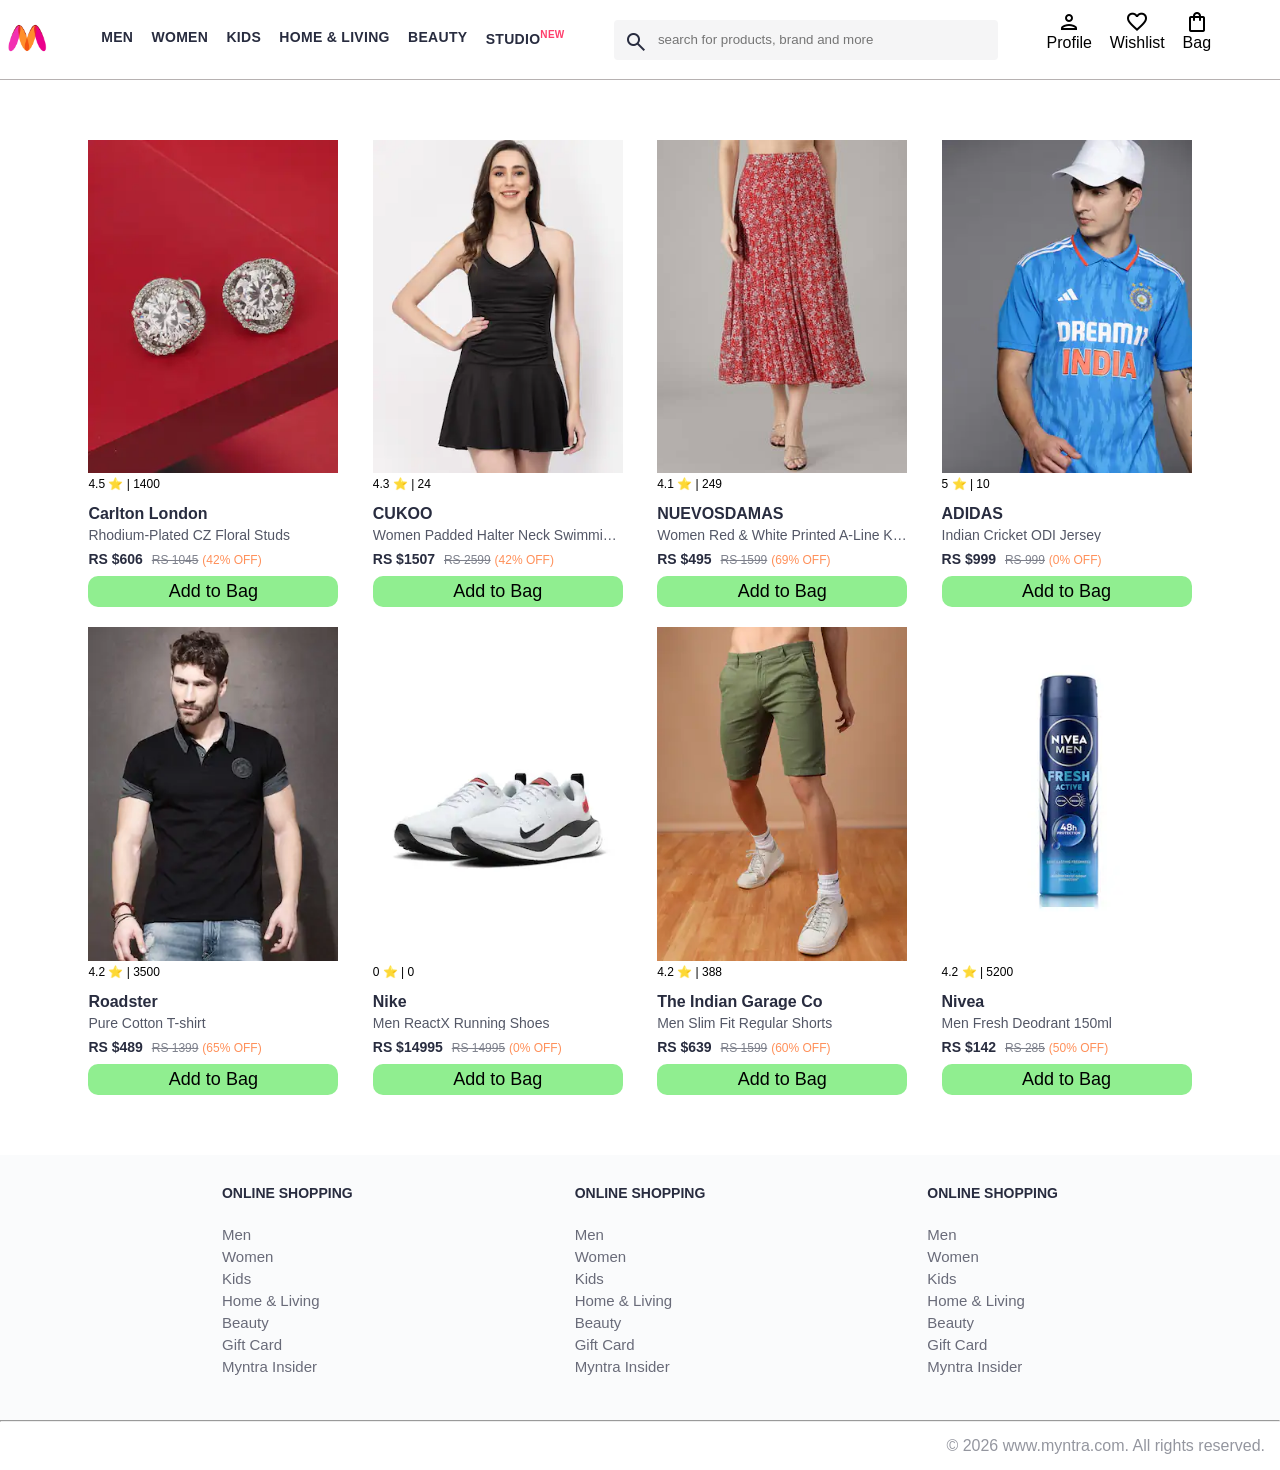
==== index.html @ e57b61ac "add files" ====
<!doctype html>
<html lang="en">
  <head>
    <meta charset="UTF-8" />
    <meta name="viewport" content="width=device-width, initial-scale=1.0" />
    <title>Myntra clone</title>
    <link rel="stylesheet" href="style.css" />
    <link
      rel="stylesheet"
      href="https://fonts.googleapis.com/css2?family=Material+Symbols+Outlined:opsz,wght,FILL,GRAD@20..48,100..700,0..1,-50..200&icon_names=search"
    />
    <link
      href="https://fonts.googleapis.com/icon?family=Material+Icons+Outlined"
      rel="stylesheet"
    />
    <link
      href="https://fonts.googleapis.com/css2?family=Material+Symbols+Outlined"
      rel="stylesheet"
    />
    <link
      rel="stylesheet"
      href="https://fonts.googleapis.com/css2?family=Material+Symbols+Outlined:opsz,wght,FILL,GRAD@24,400,0,0&icon_names=person"
    />
    <link
      rel="stylesheet"
      href="https://fonts.googleapis.com/css2?family=Material+Symbols+Outlined:opsz,wght,FILL,GRAD@20..48,100..700,0..1,-50..200"
    />
  </head>
  <body>
    <!-- Header Here -->
    <header>
      <div class="logo_container">
        <a href="#"
          ><img
            class="myntra_home"
            src="images/myntra_logo.webp"
            alt="Myntra Logo"
        /></a>
      </div>
      <div class="nav_bar">
        <a href="#">Men</a>
        <a href="#">Women</a>
        <a href="#">Kids</a>
        <a href="#">Home & Living</a>
        <a href="#">Beauty</a>
        <a href="#">Studio<sup>New</sup></a>
      </div>
      <div class="search_bar">
        <span class="material-symbols-outlined search_icon">search</span>
        <input
          class="search_input"
          placeholder="search for products, brand and more"
        />
      </div>
      <div class="action_bar">
        <div class="action_container">
          <span class="material-icons-outlined action_icon">person</span>
          <span class="action_name">Profile</span>
        </div>
        <div class="action_container">
          <span class="material-symbols-outlined">favorite</span>
          <span class="action_name">Wishlist</span>
        </div>
        <a class="action_container" href="bag.html">
          <span class="material-symbols-outlined">shopping_bag</span>
          <span class="action_name">Bag</span>
          <span class="bag-item-count">0</span>
        </a>
      </div>
    </header>
    <main>
      <div class="items-container ">
        
      </div>
    </main>

    <!-- <main>
      <div class="banner_container">
        <img class="banner_image" src="images/banner.jpg" alt="Myntra Banner" />
      </div>
      <div class="category_heading">MEDAL WORTHY BRANDS TO BAG</div>
      <div class="category_items">
        <a href="#"><img class="sale_item" src="images/offers/1.png" /></a>
        <a href="#"><img class="sale_item" src="images/offers/2.png" /></a>
        <a href="#"><img class="sale_item" src="images/offers/3.png" /></a>
        <a href="#"><img class="sale_item" src="images/offers/4.png" /></a>
        <a href="#"><img class="sale_item" src="images/offers/5.png" /></a>
        <a href="#"><img class="sale_item" src="images/offers/6.png" /></a>
        <a href="#"><img class="sale_item" src="images/offers/7.png" /></a>
        <a href="#"><img class="sale_item" src="images/offers/8.png" /></a>
        <a href="#"><img class="sale_item" src="images/offers/9.png" /></a>
        <a href="#"><img class="sale_item" src="images/offers/10.png" /></a>
        <a href="#"><img class="sale_item" src="images/offers/11.png" /></a>
        <a href="#"><img class="sale_item" src="images/offers/12.png" /></a>
      </div>

      <div class="category_heading">ShOP BY CATEGORY</div>
      <div class="category_items">
        <a href="#"><img class="sale_item" src="images/categories/1.jpg" /></a>
        <a href="#"><img class="sale_item" src="images/categories/2.jpg" /></a>
        <a href="#"><img class="sale_item" src="images/categories/3.jpg" /></a>
        <a href="#"><img class="sale_item" src="images/categories/4.jpg" /></a>
        <a href="#"><img class="sale_item" src="images/categories/5.jpg" /></a>
        <a href="#"><img class="sale_item" src="images/categories/6.jpg" /></a>
        <a href="#"><img class="sale_item" src="images/categories/7.jpg" /></a>
        <a href="#"><img class="sale_item" src="images/categories/8.jpg" /></a>
        <a href="#"><img class="sale_item" src="images/categories/9.jpg" /></a>
        <a href="#"><img class="sale_item" src="images/categories/10.jpg" /></a>
      </div>
    </main> -->

    <!-- Footer Here -->
    <footer>
      <div class="footer_container">
        <div class="footer_column">
          <h3>ONLINE SHOPPING</h3>
          <a href="#">Men</a>
          <a href="#">Women</a>
          <a href="#">Kids</a>
          <a href="#">Home & Living</a>
          <a href="#">Beauty</a>
          <a href="#">Gift Card</a>
          <a href="#">Myntra Insider</a>
        </div>

        <div class="footer_column">
          <h3>ONLINE SHOPPING</h3>
          <a href="#">Men</a>
          <a href="#">Women</a>
          <a href="#">Kids</a>
          <a href="#">Home & Living</a>
          <a href="#">Beauty</a>
          <a href="#">Gift Card</a>
          <a href="#">Myntra Insider</a>
        </div>

        <div class="footer_column">
          <h3>ONLINE SHOPPING</h3>
          <a href="#">Men</a>
          <a href="#">Women</a>
          <a href="#">Kids</a>
          <a href="#">Home & Living</a>
          <a href="#">Beauty</a>
          <a href="#">Gift Card</a>
          <a href="#">Myntra Insider</a>
        </div>
      </div>
      <hr />

      <div class="copyright">© 2026 www.myntra.com. All rights reserved.</div>
    </footer>
    <script src="data/items.js"></script>
    <script src="app.js"></script>
  </body>
</html>
---- style.css ----
*{
    margin: 0;
    padding: 0;
    font-family: Assistant,-apple-system,BlinkMacSystemFont,Segoe UI,Roboto,Helvetica,Arial,sans-serif;
    box-sizing: border-box;
}
header {
   display: flex;
   background-color: #ffffff; 
   height: 80px;
   justify-content: space-between;
   align-items: center;
   border-bottom: 1px solid #b6b1b1;
}
.myntra_home{
    height: 36px;
}
.logo_container{
    margin-left: 4px;
}
.action_bar{
    margin-right: 4%;
}
.nav_bar  {
    display: flex;
    min-width: 500px;
    justify-content: space-evenly;
}
.nav_bar a{
   font-size: 14px;
   letter-spacing: .3px;
   color: #282c3f; 
   font-weight: 700;
   text-transform: uppercase;
   text-decoration: none;
   padding: 28px 0;
   border-bottom: 4px solid #ffffff;
}
.nav_bar a:hover{
    border-bottom: 4px solid #f54e77;
}
.nav_bar a sup{
    color: #ff3f6c;
    font-size: 10px;
}
.search_bar{
    height: 40px;
    min-width: 200px;
    width: 30%; 
    display: flex;
    align-items: center;
}
.search_icon{
    height: 20px;
    padding: 10px;
    box-sizing: content-box;
    background-color: #f5f5f6;
    color: #282c3f;
    font-weight: 300;
    border-radius: 4px 0 0 4px;
}
.search_input{
    color: #696e79;
    background: #f5f5f6;
    flex-grow:1;
    height: 40px;
    border: 0;
    border-radius: 0 4px 4px 0;
}
.action_bar{
    display: flex;
    min-width: 200px;
    justify-content: space-evenly;
}
.action_container{
    display: flex;
    flex-direction: column;
    align-items: center;
}
/* Main section */
/* .banner_container{
    margin: 40px 0;
}
.banner_image{
    width: 100%;
}
.category_heading{
    text-transform: uppercase;
    color: #3e4152;
    letter-spacing: .15em;;
    font-size: 1.8em;
    margin: 50px 0 10px 30px;
    max-height: 5em;
    font-weight: 700;
}


 .category_items{
    display: flex;
    flex-wrap: wrap;
    justify-content: space-evenly;
}

.sale_item{
    width: 250px;; 
} 

/* Footer Here */
.footer_container {
    padding: 30px 0px 40px 0px;
    background: #FAFBFC;
    display: flex;
    justify-content: space-evenly;
}
.footer_column {
    display: flex;
    flex-direction: column;
}
.footer_column h3 {
    color: #282c3f;
    font-size: 14px;
    margin-bottom: 25px;
}
.footer_column a {
    color: #696b79;
    font-size: 15px;
    text-decoration: none;
    padding-bottom: 5px;
}
.copyright {
    color: #94969f;
    text-align: end;
    padding: 15px;
}
/* main section */
.items-container{
    width: 80%;
    margin-left: 10%;
    margin-top: 40px;
}
.item-container{
    width: 250px;
    margin: 10px;
}
.item-image{
    width: 100%;
}
.rating{
    font-size: 12px;
    font-family: 700;
}
.company-name{
    margin-top: 15px;
    font-size: 16px;
    font-weight: 700;
    line-height: 1;
    color: #282c3f;
    margin-bottom: 6px;
    overflow: hidden;
    text-overflow: ellipsis;
    white-space: nowrap;
}
.item-name{
    color: #535766;
    font-size: 14px;
   line-height: 1;
   margin-top: 0;
   overflow: hidden;
   text-overflow: ellipsis;
   white-space: nowrap;
   font-weight: 400;
   display: block;
}
.price{
    margin-top: 10px;
    font-size: 14px;
    line-height: 15px;
    color: #282c3f;
    white-space: nowrap;
}

.current-price{
    font-size: 14px;
    font-weight: 700;
    color: #282c3f;
}
.original-price{
    text-decoration: line-through;
    color: #7e818c;
    font-weight: 400;
    margin-left: 5px;
    font-size: 12px;
}
.discount{
    color: #ff905a;
    font-weight: 400;
    font-size: 12px;

}
.btn-add-bag{
    margin-top: 8px;
    font-size: 18px;
    width: 100%;
    background-color: lightgreen;
    border: none;
    padding: 5px 15px;
    border-radius: 10px;
    cursor: pointer;

}

.items-container{
    width: 90%;
    margin: 50px 5%;
    display: flex;
    flex-wrap: wrap;
    justify-content: space-evenly;

}

.sale_item{
    width: 250px;; 
} 

.bag-item-count{
 background-color: #f16565;
    white-space: nowrap;
    text-align: center;
    line-height: 18px;
    padding: 0 6px;
    height: 18px;
    position: relative;
    border-radius: 50%;
    font-size: 12px;
    color: #fff;
    left: 13px;
    top: -44px;
    font-weight: 700;
    cursor: pointer;
}
.action_container {
    text-decoration: none;
}
a.action_container:link {
    color:black;
}
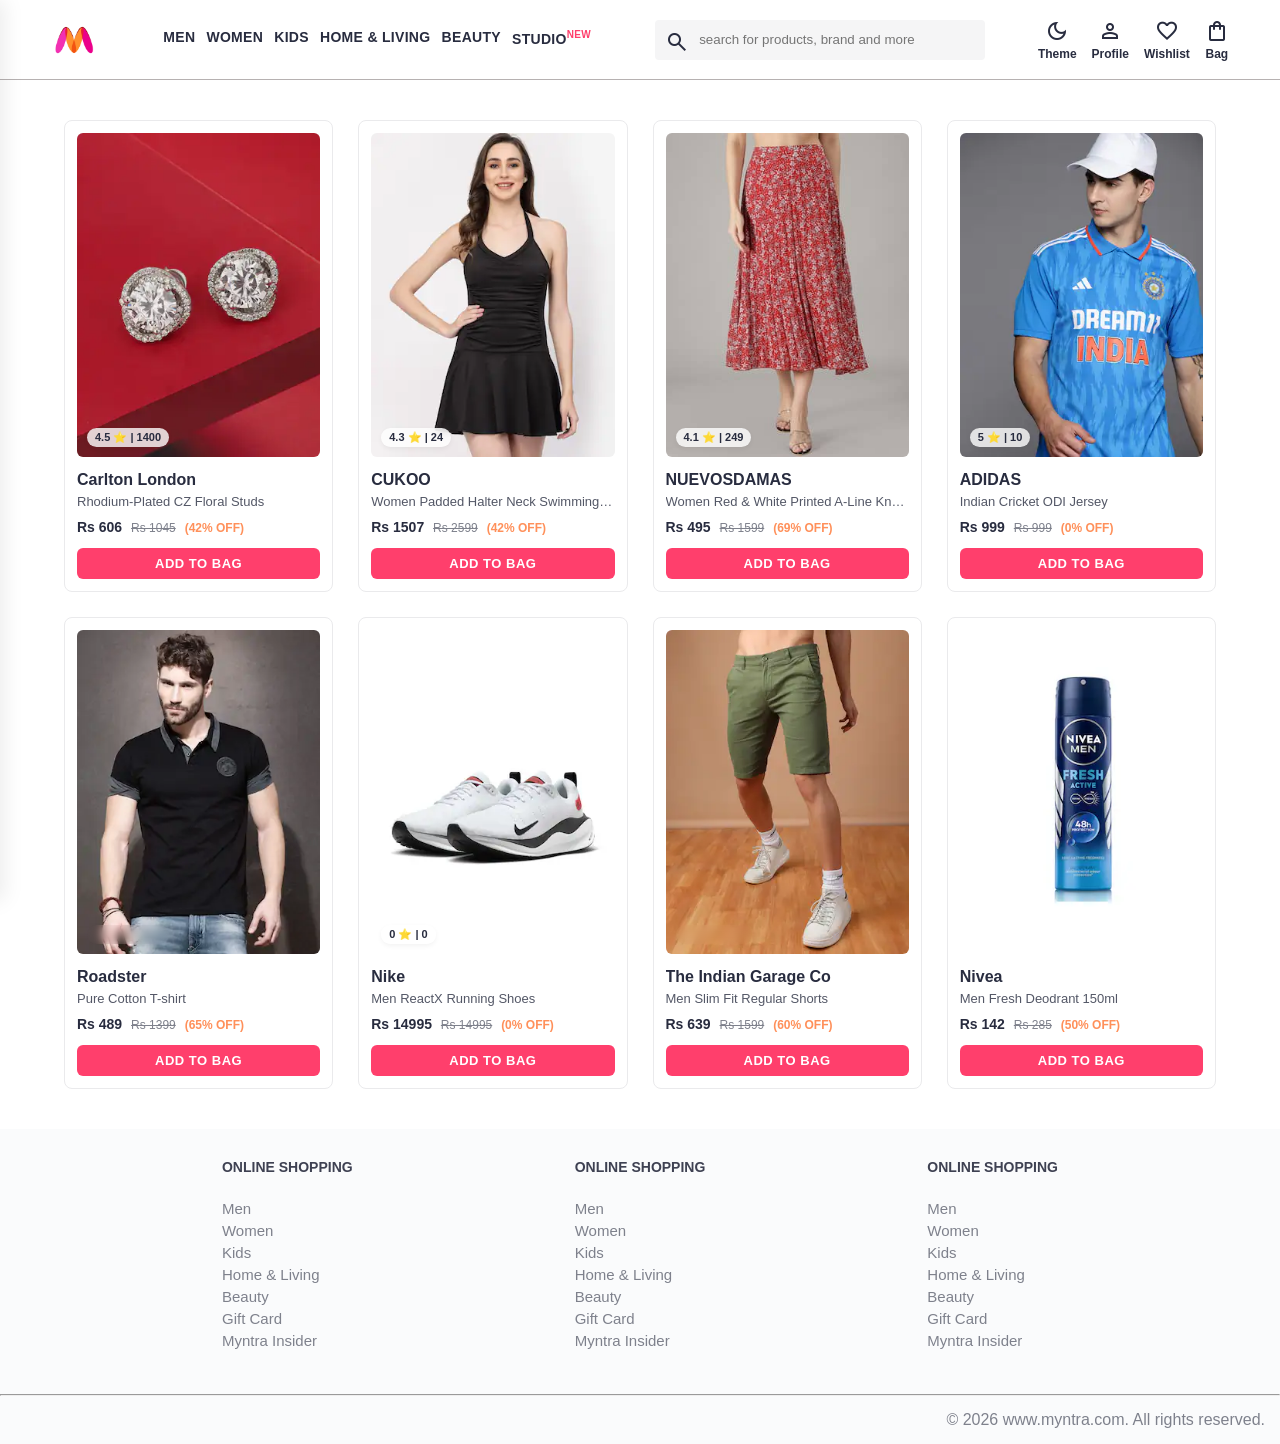
==== commit 616c282a: "Updated project" ====
--- a/index.html
+++ b/index.html
@@ -29,6 +29,9 @@
   <body>
     <!-- Header Here -->
     <header>
+      <div class="menu_toggle" id="menuToggle">
+        <span class="material-symbols-outlined">menu</span>
+      </div>
       <div class="logo_container">
         <a href="#"
           ><img
@@ -53,8 +56,12 @@
         />
       </div>
       <div class="action_bar">
+        <div class="action_container" id="darkModeToggle">
+          <span class="material-symbols-outlined action_icon">dark_mode</span>
+          <span class="action_name">Theme</span>
+        </div>
         <div class="action_container">
-          <span class="material-icons-outlined action_icon">person</span>
+          <span class="material-symbols-outlined action_icon">person</span>
           <span class="action_name">Profile</span>
         </div>
         <div class="action_container">
@@ -149,6 +156,39 @@
 
       <div class="copyright">© 2026 www.myntra.com. All rights reserved.</div>
     </footer>
+
+    <!-- Mobile Navigation Drawer -->
+    <div class="mobile_drawer" id="mobileDrawer">
+      <div class="drawer_header">
+        <img class="myntra_home" src="images/myntra_logo.webp" alt="Myntra Logo" />
+        <span class="material-symbols-outlined close_drawer" id="closeDrawer">close</span>
+      </div>
+      <div class="drawer_nav">
+        <a href="#">Men</a>
+        <a href="#">Women</a>
+        <a href="#">Kids</a>
+        <a href="#">Home & Living</a>
+        <a href="#">Beauty</a>
+        <a href="#">Studio <sup>New</sup></a>
+      </div>
+      <hr class="drawer_divider" />
+      <div class="drawer_actions">
+        <div class="drawer_action_item">
+          <span class="material-symbols-outlined">person</span>
+          <span>Profile</span>
+        </div>
+        <div class="drawer_action_item">
+          <span class="material-symbols-outlined">favorite</span>
+          <span>Wishlist</span>
+        </div>
+        <a class="drawer_action_item" href="bag.html">
+          <span class="material-symbols-outlined">shopping_bag</span>
+          <span>Bag</span>
+        </a>
+      </div>
+    </div>
+    <div class="drawer_overlay" id="drawerOverlay"></div>
+
     <script src="data/items.js"></script>
     <script src="app.js"></script>
   </body>
--- a/style.css
+++ b/style.css
@@ -1,246 +1,625 @@
-*{
+:root {
+    --bg-color: #ffffff;
+    --card-bg: #ffffff;
+    --header-bg: #ffffff;
+    --footer-bg: #fafbfc;
+    --border-color: #eaeaec;
+    --header-border-color: #b6b1b1;
+    --text-color: #282c3f;
+    --text-muted: #535766;
+    --text-light: #7e818c;
+    --heading-color: #3e4152;
+    --nav-link-color: #282c3f;
+    --search-bg: #f5f5f6;
+    --search-text: #696e79;
+    --rating-bg: rgba(255, 255, 255, 0.8);
+    --shadow-color: rgba(0, 0, 0, 0.08);
+}
+
+body.dark-theme {
+    --bg-color: #121212;
+    --card-bg: #1e1e1e;
+    --header-bg: #1e1e1e;
+    --footer-bg: #181818;
+    --border-color: #333333;
+    --header-border-color: #333333;
+    --text-color: #e0e0e0;
+    --text-muted: #a0a0a0;
+    --text-light: #707070;
+    --heading-color: #f5f5f5;
+    --nav-link-color: #e0e0e0;
+    --search-bg: #2d2d2d;
+    --search-text: #b0b0b0;
+    --rating-bg: rgba(30, 30, 30, 0.8);
+    --shadow-color: rgba(0, 0, 0, 0.4);
+}
+
+* {
     margin: 0;
     padding: 0;
     font-family: Assistant,-apple-system,BlinkMacSystemFont,Segoe UI,Roboto,Helvetica,Arial,sans-serif;
     box-sizing: border-box;
 }
+
+body {
+    background-color: var(--bg-color);
+    color: var(--text-color);
+    transition: background-color 0.3s ease, color 0.3s ease;
+}
+
 header {
    display: flex;
-   background-color: #ffffff; 
+   background-color: var(--header-bg); 
    height: 80px;
    justify-content: space-between;
    align-items: center;
-   border-bottom: 1px solid #b6b1b1;
-}
-.myntra_home{
+   border-bottom: 1px solid var(--header-border-color);
+   padding: 0 4%;
+   transition: background-color 0.3s ease, border-color 0.3s ease;
+}
+
+.menu_toggle {
+    display: none;
+    cursor: pointer;
+    padding: 5px;
+    margin-right: 10px;
+}
+
+.menu_toggle span {
+    font-size: 28px;
+    color: var(--text-color);
+    vertical-align: middle;
+}
+
+.myntra_home {
     height: 36px;
-}
-.logo_container{
-    margin-left: 4px;
-}
-.action_bar{
-    margin-right: 4%;
-}
-.nav_bar  {
-    display: flex;
-    min-width: 500px;
+    vertical-align: middle;
+}
+
+.logo_container {
+    display: flex;
+    align-items: center;
+}
+
+.nav_bar {
+    display: flex;
+    min-width: 450px;
     justify-content: space-evenly;
 }
-.nav_bar a{
+
+.nav_bar a {
    font-size: 14px;
    letter-spacing: .3px;
-   color: #282c3f; 
+   color: var(--nav-link-color); 
    font-weight: 700;
    text-transform: uppercase;
    text-decoration: none;
    padding: 28px 0;
-   border-bottom: 4px solid #ffffff;
-}
-.nav_bar a:hover{
+   border-bottom: 4px solid transparent;
+   transition: color 0.3s ease;
+}
+
+.nav_bar a:hover {
     border-bottom: 4px solid #f54e77;
 }
-.nav_bar a sup{
+
+.nav_bar a sup {
     color: #ff3f6c;
     font-size: 10px;
 }
-.search_bar{
+
+.search_bar {
     height: 40px;
-    min-width: 200px;
-    width: 30%; 
+    min-width: 180px;
+    width: 28%; 
     display: flex;
     align-items: center;
 }
-.search_icon{
+
+.search_icon {
     height: 20px;
     padding: 10px;
     box-sizing: content-box;
-    background-color: #f5f5f6;
-    color: #282c3f;
+    background-color: var(--search-bg);
+    color: var(--text-color);
     font-weight: 300;
     border-radius: 4px 0 0 4px;
-}
-.search_input{
-    color: #696e79;
-    background: #f5f5f6;
-    flex-grow:1;
+    transition: background-color 0.3s ease, color 0.3s ease;
+}
+
+.search_input {
+    color: var(--search-text);
+    background: var(--search-bg);
+    flex-grow: 1;
     height: 40px;
     border: 0;
     border-radius: 0 4px 4px 0;
-}
-.action_bar{
-    display: flex;
-    min-width: 200px;
+    outline: none;
+    transition: background-color 0.3s ease, color 0.3s ease;
+}
+
+.action_bar {
+    display: flex;
+    min-width: 180px;
     justify-content: space-evenly;
-}
-.action_container{
+    gap: 15px;
+}
+
+.action_container {
     display: flex;
     flex-direction: column;
     align-items: center;
-}
-/* Main section */
-/* .banner_container{
-    margin: 40px 0;
-}
-.banner_image{
-    width: 100%;
-}
-.category_heading{
-    text-transform: uppercase;
-    color: #3e4152;
-    letter-spacing: .15em;;
-    font-size: 1.8em;
-    margin: 50px 0 10px 30px;
-    max-height: 5em;
-    font-weight: 700;
-}
-
-
- .category_items{
-    display: flex;
-    flex-wrap: wrap;
-    justify-content: space-evenly;
-}
-
-.sale_item{
-    width: 250px;; 
-} 
-
-/* Footer Here */
+    cursor: pointer;
+    text-decoration: none;
+    color: var(--text-color);
+    transition: color 0.3s ease;
+}
+
+.action_icon {
+    color: var(--text-color);
+}
+
+.action_name {
+    font-size: 12px;
+    font-weight: 700;
+    margin-top: 4px;
+}
+
+/* Footer Section */
 .footer_container {
     padding: 30px 0px 40px 0px;
-    background: #FAFBFC;
+    background: var(--footer-bg);
     display: flex;
     justify-content: space-evenly;
-}
+    transition: background-color 0.3s ease;
+}
+
 .footer_column {
     display: flex;
     flex-direction: column;
 }
+
 .footer_column h3 {
-    color: #282c3f;
+    color: var(--heading-color);
     font-size: 14px;
     margin-bottom: 25px;
 }
+
 .footer_column a {
-    color: #696b79;
+    color: var(--text-light);
     font-size: 15px;
     text-decoration: none;
     padding-bottom: 5px;
-}
+    transition: color 0.2s ease;
+}
+
+.footer_column a:hover {
+    color: #ff3f6c;
+}
+
 .copyright {
-    color: #94969f;
+    color: var(--text-light);
     text-align: end;
     padding: 15px;
-}
+    background: var(--footer-bg);
+    transition: background-color 0.3s ease;
+}
+
 /* main section */
-.items-container{
-    width: 80%;
-    margin-left: 10%;
-    margin-top: 40px;
-}
-.item-container{
-    width: 250px;
-    margin: 10px;
-}
-.item-image{
+.items-container {
+    display: grid;
+    grid-template-columns: repeat(auto-fill, minmax(220px, 1fr));
+    gap: 25px;
+    width: 90%;
+    margin: 40px auto;
+}
+
+.item-container {
     width: 100%;
-}
-.rating{
-    font-size: 12px;
-    font-family: 700;
-}
-.company-name{
+    margin: 0;
+    background: var(--card-bg);
+    border: 1px solid var(--border-color);
+    border-radius: 8px;
+    padding: 12px;
+    transition: transform 0.3s ease, box-shadow 0.3s ease, background-color 0.3s ease, border-color 0.3s ease;
+    display: flex;
+    flex-direction: column;
+    position: relative;
+}
+
+.item-container:hover {
+    transform: translateY(-5px);
+    box-shadow: 0 8px 24px var(--shadow-color);
+}
+
+.img-container {
+    position: relative;
+    width: 100%;
+}
+
+.item-image {
+    width: 100%;
+    aspect-ratio: 3 / 4;
+    object-fit: cover;
+    border-radius: 6px;
+    display: block;
+}
+
+.rating {
+    font-size: 11px;
+    font-weight: 700;
+    color: var(--text-color);
+    background: var(--rating-bg);
+    padding: 3px 8px;
+    border-radius: 12px;
+    position: absolute;
+    left: 10px;
+    bottom: 10px;
+    box-shadow: 0 2px 5px rgba(0, 0, 0, 0.05);
+    transition: background-color 0.3s ease, color 0.3s ease;
+    backdrop-filter: blur(4px);
+}
+
+.company-name {
     margin-top: 15px;
     font-size: 16px;
     font-weight: 700;
     line-height: 1;
-    color: #282c3f;
+    color: var(--text-color);
     margin-bottom: 6px;
     overflow: hidden;
     text-overflow: ellipsis;
     white-space: nowrap;
 }
-.item-name{
-    color: #535766;
-    font-size: 14px;
-   line-height: 1;
-   margin-top: 0;
-   overflow: hidden;
-   text-overflow: ellipsis;
-   white-space: nowrap;
-   font-weight: 400;
-   display: block;
-}
-.price{
+
+.item-name {
+    color: var(--text-muted);
+    font-size: 13px;
+    line-height: 1.2;
+    margin-top: 0;
+    overflow: hidden;
+    text-overflow: ellipsis;
+    white-space: nowrap;
+    font-weight: 400;
+    display: block;
+}
+
+.price {
     margin-top: 10px;
     font-size: 14px;
     line-height: 15px;
-    color: #282c3f;
+    color: var(--text-color);
     white-space: nowrap;
 }
 
-.current-price{
+.current-price {
     font-size: 14px;
     font-weight: 700;
-    color: #282c3f;
-}
-.original-price{
+    color: var(--text-color);
+}
+
+.original-price {
     text-decoration: line-through;
-    color: #7e818c;
+    color: var(--text-light);
     font-weight: 400;
     margin-left: 5px;
     font-size: 12px;
 }
-.discount{
+
+.discount {
     color: #ff905a;
-    font-weight: 400;
+    font-weight: 700;
     font-size: 12px;
-
-}
-.btn-add-bag{
-    margin-top: 8px;
-    font-size: 18px;
+    margin-left: 5px;
+}
+
+.btn-add-bag {
+    margin-top: auto;
+    font-size: 13px;
+    font-weight: 700;
     width: 100%;
-    background-color: lightgreen;
+    background-color: #ff3f6c;
+    color: #ffffff;
     border: none;
-    padding: 5px 15px;
-    border-radius: 10px;
+    padding: 8px 15px;
+    border-radius: 6px;
     cursor: pointer;
-
-}
-
-.items-container{
-    width: 90%;
-    margin: 50px 5%;
-    display: flex;
-    flex-wrap: wrap;
-    justify-content: space-evenly;
-
-}
-
-.sale_item{
-    width: 250px;; 
-} 
-
-.bag-item-count{
- background-color: #f16565;
+    text-transform: uppercase;
+    letter-spacing: 0.5px;
+    transition: background-color 0.2s ease, transform 0.1s ease;
+    margin-top: 12px;
+}
+
+.btn-add-bag:hover {
+    background-color: #e62e5b;
+}
+
+.btn-add-bag:active {
+    transform: scale(0.98);
+}
+
+.bag-item-count {
+    background-color: var(--badge-bg);
     white-space: nowrap;
     text-align: center;
     line-height: 18px;
     padding: 0 6px;
     height: 18px;
+    position: absolute;
+    border-radius: 50%;
+    font-size: 11px;
+    color: #fff;
+    right: -10px;
+    top: -5px;
+    font-weight: 700;
+    cursor: pointer;
+}
+
+a.action_container {
     position: relative;
-    border-radius: 50%;
-    font-size: 12px;
-    color: #fff;
-    left: 13px;
-    top: -44px;
-    font-weight: 700;
+}
+
+.action_container {
+    position: relative;
+    text-decoration: none;
+    color: var(--text-color);
+}
+
+a.action_container:link, a.action_container:visited {
+    color: var(--text-color);
+}
+
+/* Mobile Drawer Styles */
+.mobile_drawer {
+    position: fixed;
+    top: 0;
+    left: -280px; 
+    width: 280px;
+    height: 100%;
+    background-color: var(--card-bg);
+    box-shadow: 4px 0 20px var(--shadow-color);
+    z-index: 1000;
+    transition: left 0.3s cubic-bezier(0.4, 0, 0.2, 1), background-color 0.3s ease;
+    display: flex;
+    flex-direction: column;
+    padding: 24px;
+}
+
+.mobile_drawer.active {
+    left: 0;
+}
+
+.drawer_header {
+    display: flex;
+    justify-content: space-between;
+    align-items: center;
+    margin-bottom: 30px;
+}
+
+.drawer_header .myntra_home {
+    height: 32px;
+}
+
+.close_drawer {
     cursor: pointer;
-}
-.action_container {
+    font-size: 28px;
+    color: var(--text-color);
+    transition: color 0.2s;
+}
+
+.close_drawer:hover {
+    color: #ff3f6c;
+}
+
+.drawer_nav {
+    display: flex;
+    flex-direction: column;
+    gap: 20px;
+}
+
+.drawer_nav a {
+    font-size: 15px;
+    font-weight: 700;
+    color: var(--text-color);
     text-decoration: none;
-}
-a.action_container:link {
-    color:black;
+    text-transform: uppercase;
+    letter-spacing: 0.3px;
+    transition: color 0.2s;
+}
+
+.drawer_nav a:hover {
+    color: #ff3f6c;
+}
+
+.drawer_divider {
+    border: 0;
+    border-top: 1px solid var(--border-color);
+    margin: 25px 0;
+}
+
+.drawer_actions {
+    display: flex;
+    flex-direction: column;
+    gap: 20px;
+}
+
+.drawer_action_item {
+    display: flex;
+    align-items: center;
+    gap: 12px;
+    font-size: 14px;
+    color: var(--text-color);
+    text-decoration: none;
+    font-weight: 600;
+    cursor: pointer;
+}
+
+.drawer_action_item span {
+    font-size: 22px;
+}
+
+.drawer_overlay {
+    position: fixed;
+    top: 0;
+    left: 0;
+    width: 100%;
+    height: 100%;
+    background-color: rgba(0, 0, 0, 0.4);
+    z-index: 999;
+    display: none;
+    opacity: 0;
+    transition: opacity 0.3s ease;
+}
+
+.drawer_overlay.active {
+    display: block;
+    opacity: 1;
+}
+
+/* ==========================================================================
+   MEDIA QUERIES FOR RESPONSIVENESS (Mobile, Tablet, Desktop)
+   ========================================================================== */
+
+@media (max-width: 1024px) {
+    .nav_bar {
+        min-width: 360px;
+    }
+    .nav_bar a {
+        font-size: 12px;
+        padding: 30px 0;
+    }
+    .search_bar {
+        width: 25%;
+    }
+    .action_bar {
+        min-width: 150px;
+        gap: 10px;
+    }
+    .action_name {
+        font-size: 11px;
+    }
+}
+
+@media (max-width: 768px) {
+    header {
+        height: 70px;
+    }
+    .menu_toggle {
+        display: block;
+    }
+    .nav_bar {
+        display: none;
+    }
+    .search_bar {
+        width: 45%;
+        flex-grow: 1;
+        margin: 0 15px;
+    }
+    .action_bar {
+        min-width: auto;
+        gap: 15px;
+    }
+    .action_name {
+        display: none;
+    }
+    .bag-item-count {
+        right: -8px;
+        top: -6px;
+    }
+    .footer_container {
+        flex-direction: column;
+        padding: 40px 25px;
+        gap: 30px;
+    }
+    .footer_column {
+        width: 100%;
+    }
+    .footer_column h3 {
+        margin-bottom: 12px;
+        border-bottom: 1px solid var(--border-color);
+        padding-bottom: 8px;
+    }
+    .copyright {
+        text-align: center;
+    }
+}
+
+@media (max-width: 500px) {
+    header {
+        padding: 0 12px;
+    }
+    .search_bar {
+        position: absolute;
+        bottom: -50px;
+        left: 0;
+        width: 100%;
+        height: 50px;
+        padding: 5px 12px;
+        background-color: var(--bg-color);
+        border-bottom: 1px solid var(--border-color);
+        z-index: 10;
+        margin: 0;
+        transition: background-color 0.3s ease, border-color 0.3s ease;
+    }
+    .search_icon {
+        border-radius: 4px 0 0 4px;
+        height: 18px;
+        padding: 8px;
+    }
+    .search_input {
+        border-radius: 0 4px 4px 0;
+        height: 34px;
+        font-size: 13px;
+    }
+    main {
+        margin-top: 55px !important;
+    }
+    .items-container {
+        grid-template-columns: repeat(2, 1fr);
+        gap: 10px;
+        width: 95%;
+        margin: 20px auto;
+    }
+    .item-container {
+        padding: 8px;
+        border-radius: 6px;
+    }
+    .item-image {
+        border-radius: 4px;
+    }
+    .rating {
+        left: 8px;
+        bottom: 8px;
+        font-size: 9px;
+        padding: 2px 6px;
+    }
+    .company-name {
+        font-size: 13px;
+        margin-top: 10px;
+        margin-bottom: 3px;
+    }
+    .item-name {
+        font-size: 11px;
+    }
+    .price {
+        font-size: 12px;
+        margin-top: 6px;
+    }
+    .current-price {
+        font-size: 12px;
+    }
+    .original-price {
+        font-size: 10px;
+        margin-left: 3px;
+    }
+    .discount {
+        font-size: 10px;
+        margin-left: 3px;
+    }
+    .btn-add-bag {
+        padding: 6px 8px;
+        font-size: 11px;
+        border-radius: 4px;
+        margin-top: 8px;
+    }
 }
